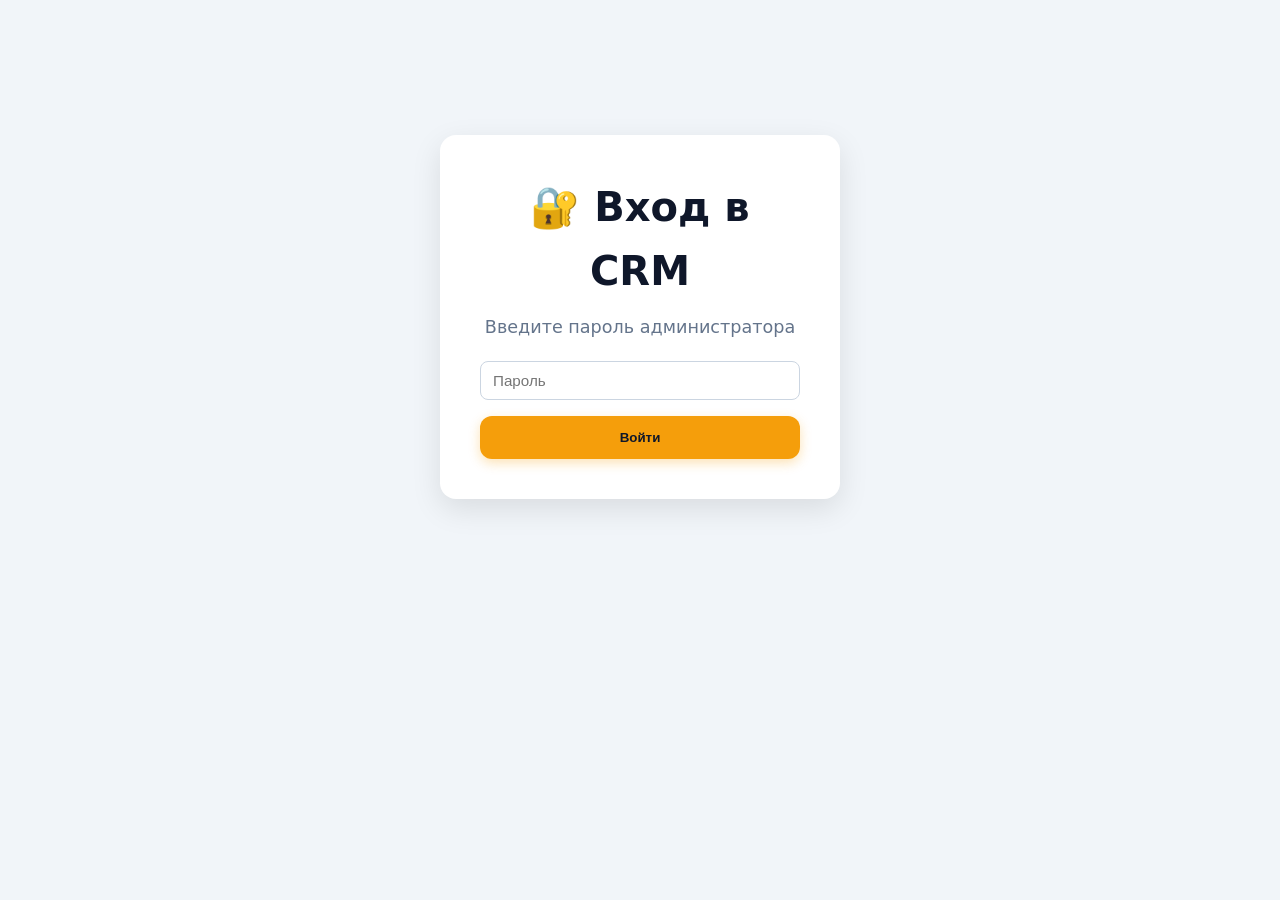
==== admin.html @ 20f681e2 "Create admin.html" ====
<!DOCTYPE html><html lang="ru"><head><meta charset="UTF-8"><meta name="viewport" content="width=device-width, initial-scale=1.0"><title>Админ-панель ТДТК</title><link rel="stylesheet" href="style.css"><style>
  body{background:#f1f5f9} .admin-wrap{max-width:1200px;margin:0 auto;padding:20px}
  .login-box{max-width:400px;margin:15vh auto;background:#fff;padding:40px;border-radius:16px;box-shadow:0 10px 30px rgba(0,0,0,0.1);text-align:center}
  .dash{display:none}.dash.active{display:block}
  .admin-nav{display:flex;gap:10px;margin-bottom:20px;flex-wrap:wrap}
  .tab-btn{padding:10px 20px;background:#e2e8f0;border:none;border-radius:8px;cursor:pointer;font-weight:600;transition:0.3s}
  .tab-btn.active{background:var(--primary);color:#fff}
  .tab-panel{display:none}.tab-panel.active{display:block;background:#fff;padding:24px;border-radius:12px;box-shadow:0 4px 12px rgba(0,0,0,0.05)}
  table{width:100%;border-collapse:collapse} th,td{padding:12px 10px;text-align:left;border-bottom:1px solid #e2e8f0;font-size:0.9rem}
  th{background:#f8fafc;font-weight:700;position:sticky;top:0} tr:hover{background:#f8fafc}
  .status{padding:4px 10px;border-radius:20px;font-size:0.8rem;font-weight:600} .s-new{background:#dbeafe;color:#1e40af} .s-contact{background:#fef3c7;color:#b45309} .s-agreed{background:#dcfce7;color:#166534} .s-reject{background:#fee2e2;color:#b91c1c} .s-done{background:#f3e8ff;color:#7e22ce}
  .badge-ready{background:#dcfce7;color:#166534;padding:4px 12px;border-radius:20px;font-size:0.85rem;font-weight:600}
  .stats-grid{display:grid;grid-template-columns:repeat(auto-fit,minmax(180px,1fr));gap:16px;margin-bottom:24px}
  .stat-box{background:#fff;padding:20px;border-radius:12px;text-align:center;box-shadow:0 4px 10px rgba(0,0,0,0.05)}
  .stat-box .num{font-size:2rem;font-weight:800;color:var(--primary)} .stat-box .lab{font-size:0.85rem;color:#64748b}
  .actions{display:flex;gap:6px} .btn-sm{padding:6px 10px;border:1px solid #cbd5e1;border-radius:6px;background:#fff;cursor:pointer;font-size:0.85rem} .btn-sm:hover{background:#f1f5f9}
  input[type="password"],input[type="text"],select{width:100%;padding:10px 12px;border:1px solid #cbd5e1;border-radius:8px;font-size:0.95rem}
</style></head><body>

<div class="login-box" id="loginScreen">
  <h2 style="margin-bottom:10px">🔐 Вход в CRM</h2><p style="color:#64748b;margin-bottom:20px">Введите пароль администратора</p>
  <input type="password" id="adm-pass" placeholder="Пароль"><br>
  <button class="btn btn-primary" style="margin-top:16px;width:100%" onclick="login()">Войти</button>
  <p id="login-err" style="color:var(--danger);margin-top:10px;display:none">Неверный пароль</p>
</div>

<div class="admin-wrap dash" id="adminDash">
  <div style="display:flex;justify-content:space-between;align-items:center;margin-bottom:20px;flex-wrap:wrap;gap:10px">
    <h2>🏰 ТДТК — Админ-панель</h2>
    <div><a href="index.html" class="btn btn-outline" style="color:var(--primary);border-color:var(--primary)">На сайт</a><button class="btn btn-primary" onclick="location.reload()">Выйти</button></div>
  </div>
  <div class="stats-grid" id="stats-row">
    <div class="stat-box"><div class="num" id="st-tot">0</div><div class="lab">Всего заявок</div></div>
    <div class="stat-box"><div class="num" id="st-new">0</div><div class="lab">Новые</div></div>
    <div class="stat-box"><div class="num" id="st-agr">0</div><div class="lab">Согласились</div></div>
    <div class="stat-box"><div class="num" id="st-ent">0</div><div class="lab">Подъездов</div></div>
  </div>

  <div class="admin-nav">
    <button class="tab-btn active" onclick="tab('leads')">📋 Заявки</button>
    <button class="tab-btn" onclick="tab('ents')">🏢 Подъезды</button>
    <button class="tab-btn" onclick="tab('cms')">📝 CMS / Контент</button>
  </div>

  <div class="tab-panel active" id="tab-leads">
    <div style="display:flex;gap:10px;margin-bottom:15px;flex-wrap:wrap"><select id="f-status" class="form-input" style="width:150px;padding:8px"><option value="">Все статусы</option><option value="Новая">Новая</option><option value="В работе">В работе</option><option value="Согласен">Согласен</option><option value="Отказ">Отказ</option><option value="Готово">Готово</option></select><input type="text" id="f-search" placeholder="Поиск..." style="max-width:300px;padding:8px"></div>
    <div style="overflow-x:auto;border-radius:8px;border:1px solid #e2e8f0"><table><thead><tr><th>Дата</th><th>Имя</th><th>Тел</th><th>Адрес</th><th>Кв</th><th>Всего</th><th>Тариф</th><th>Статус</th><th>Действия</th></tr></thead><tbody id="leads-body"><tr><td colspan="9">Загрузка...</td></tr></tbody></table></div>
  </div>

  <div class="tab-panel" id="tab-ents">
    <button class="btn btn-primary" onclick="loadEnts()" style="margin-bottom:15px">🔄 Обновить</button>
    <div id="ents-grid"></div>
  </div>

  <div class="tab-panel" id="tab-cms">
    <div style="display:flex;gap:10px;margin-bottom:15px"><select id="cms-sec" class="form-input" style="width:150px;padding:8px"><option value="">Все разделы</option><option value="hero">Главная</option><option value="pricing">Тарифы</option><option value="contacts">Контакты</option><option value="seo">SEO</option></select><button class="btn btn-primary" onclick="loadCMS()">🔄 Загрузить</button><span id="cms-status" style="margin-left:auto;color:#64748b;font-size:0.9rem"></span></div>
    <div style="overflow-x:auto;border-radius:8px;border:1px solid #e2e8f0"><table><thead><tr><th>Ключ</th><th>Раздел</th><th>Значение</th><th>Сохранить</th></tr></thead><tbody id="cms-body"></tbody></table></div>
  </div>
</div>

<div id="edit-modal" style="display:none;position:fixed;inset:0;background:rgba(0,0,0,0.5);z-index:999;align-items:center;justify-content:center"><div style="background:#fff;padding:24px;border-radius:12px;width:90%;max-width:450px"><h3 style="margin-bottom:15px">Редактировать заявку</h3><input type="hidden" id="edit-id"><label>Статус</label><select id="edit-status" style="margin-bottom:10px;width:100%;padding:8px"><option>Новая</option><option>В работе</option><option>Согласен</option><option>Отказ</option><option>Готово</option></select><label>Комментарий</label><textarea id="edit-comm" style="width:100%;padding:8px;margin-bottom:15px" rows="3"></textarea><div style="display:flex;gap:10px"><button class="btn btn-primary" onclick="saveLead()">💾 Сохранить</button><button class="btn btn-outline" onclick="document.getElementById('edit-modal').style.display='none'">Отмена</button></div></div></div>

<script src="config.js"></script><script src="admin.js"></script></body></html>
---- style.css ----
:root {
  --primary:#2563eb; --primary-dark:#1d4ed8; --accent:#f59e0b;
  --success:#10b981; --warning:#f59e0b; --danger:#ef4444;
  --bg-light:#f8fafc; --bg-dark:#0f172a; --text:#0f172a; --text-light:#64748b; --white:#fff;
  --shadow:0 4px 6px -1px rgba(0,0,0,0.1); --shadow-lg:0 10px 25px -5px rgba(0,0,0,0.1);
  --radius:16px; --transition:all 0.3s cubic-bezier(0.4,0,0.2,1);
}
*{margin:0;padding:0;box-sizing:border-box}
html{scroll-behavior:smooth;-webkit-font-smoothing:antialiased}
body{font-family:'Inter',system-ui,sans-serif;color:var(--text);line-height:1.6;background:var(--bg-light);overflow-x:hidden}
.container{max-width:1200px;margin:0 auto;padding:0 20px}
h1,h2,h3{font-weight:800}
h1{font-size:clamp(2rem,5vw,3.5rem);line-height:1.15}
h2{font-size:clamp(1.5rem,3.5vw,2.5rem);margin-bottom:1rem;text-align:center}
h3{font-size:clamp(1.1rem,2vw,1.5rem)}
p{font-size:clamp(0.95rem,1.5vw,1.1rem)}

/* Анимации скролла */
.reveal{opacity:0;transform:translateY(30px);transition:var(--transition)}
.reveal.visible{opacity:1;transform:translateY(0)}
@media(prefers-reduced-motion:reduce){.reveal{opacity:1;transform:none;transition:none}}

/* Header */
.header{background:rgba(255,255,255,0.9);backdrop-filter:blur(12px);position:sticky;top:0;z-index:100;border-bottom:1px solid rgba(0,0,0,0.05)}
.header.scrolled{box-shadow:var(--shadow);padding:5px 0}
.header-inner{display:flex;align-items:center;justify-content:space-between;padding:16px 20px;gap:20px}
.logo{display:flex;align-items:center;gap:12px;text-decoration:none;color:var(--text)}
.logo-icon{font-size:28px;transition:var(--transition)}
.logo:hover .logo-icon{transform:scale(1.1) rotate(-5deg)}
.logo-main{font-size:1.4rem;font-weight:800;color:var(--primary);line-height:1}
.logo-sub{font-size:0.75rem;color:var(--text-light)}
.nav{display:flex;gap:28px}
.nav a{text-decoration:none;color:var(--text);font-weight:500;position:relative}
.nav a::after{content:'';position:absolute;bottom:-4px;left:0;width:0;height:2px;background:var(--primary);transition:var(--transition)}
.nav a:hover{color:var(--primary)}.nav a:hover::after{width:100%}
.phone-header{text-decoration:none;color:var(--primary);font-weight:700;padding:8px 16px;border-radius:99px;background:rgba(37,99,235,0.08);transition:var(--transition)}
.phone-header:hover{background:rgba(37,99,235,0.15);transform:scale(1.03)}
.burger{display:none;background:none;border:none;font-size:1.8rem;cursor:pointer;color:var(--text);padding:8px;border-radius:8px}

/* Mobile Menu */
.mobile-menu{position:fixed;top:0;right:0;width:280px;height:100vh;background:var(--white);box-shadow:-10px 0 30px rgba(0,0,0,0.1);z-index:200;padding:80px 24px 24px;transform:translateX(100%);transition:transform 0.4s cubic-bezier(0.4,0,0.2,1)}
.mobile-menu.open{transform:translateX(0)}
.mobile-menu a{display:block;padding:12px 0;color:var(--text);font-weight:600;font-size:1.1rem;border-bottom:1px solid #f1f5f9}
.menu-overlay{position:fixed;inset:0;background:rgba(0,0,0,0.4);z-index:190;opacity:0;pointer-events:none;transition:opacity 0.3s}
.menu-overlay.open{opacity:1;pointer-events:auto}

/* Hero */
.hero{background:linear-gradient(135deg,var(--bg-dark) 0%,#1e3a8a 50%,var(--primary) 100%);background-size:200% 200%;animation:grad 10s ease infinite;color:var(--white);padding:100px 0 80px;position:relative;overflow:hidden}
@keyframes grad{0%{background-position:0% 50%}50%{background-position:100% 50%}100%{background-position:0% 50%}}
.hero-inner{display:grid;grid-template-columns:1fr 1fr;gap:60px;align-items:center}.hero-subtitle{font-size:clamp(1rem,2vw,1.25rem);opacity:0.9;margin-bottom:32px;max-width:540px}
.hero-price{margin-bottom:36px;background:rgba(255,255,255,0.1);padding:20px;border-radius:12px;backdrop-filter:blur(8px);border:1px solid rgba(255,255,255,0.2)}
.price-tag{display:block;font-size:clamp(1.5rem,3vw,2.2rem);font-weight:800}
.btn{display:inline-flex;align-items:center;justify-content:center;gap:8px;padding:14px 32px;border-radius:12px;text-decoration:none;font-weight:600;cursor:pointer;transition:var(--transition);border:none;position:relative;overflow:hidden}
.btn::before{content:'';position:absolute;inset:0;background:rgba(255,255,255,0.1);transform:translateX(-100%);transition:var(--transition)}
.btn:hover::before{transform:translateX(0)}.btn:active{transform:scale(0.98)}
.btn-primary{background:var(--accent);color:var(--bg-dark);box-shadow:0 4px 12px rgba(245,158,11,0.3)}
.btn-primary:hover{background:#d97706;transform:translateY(-3px);box-shadow:0 8px 20px rgba(245,158,11,0.4)}
.btn-outline{background:transparent;border:2px solid rgba(255,255,255,0.4);color:var(--white)}
.hero-stats{display:flex;flex-direction:column;gap:16px}
.stat-card{background:rgba(255,255,255,0.08);backdrop-filter:blur(12px);border:1px solid rgba(255,255,255,0.15);border-radius:var(--radius);padding:24px;text-align:center;transition:var(--transition)}
.stat-card:hover{background:rgba(255,255,255,0.12);transform:translateY(-4px)}
.stat-num{display:block;font-size:2.5rem;font-weight:800;color:var(--accent)}

/* Sections */
section{padding:90px 0}
.section-subtitle{text-align:center;color:var(--text-light);margin-bottom:50px;max-width:700px;margin-left:auto;margin-right:auto}
.benefits,.how-it-works,.progress-section{background:var(--white)}
.calculator{background:linear-gradient(to bottom,var(--bg-light),#eef2ff)}
.application{background:linear-gradient(135deg,var(--primary-dark),#1e3a8a);color:var(--white);position:relative}
.application::before{content:'';position:absolute;inset:0;background:url("data:image/svg+xml,%3Csvg width='60' height='60' xmlns='http://www.w3.org/2000/svg'%3E%3Cg fill='%23fff' fill-opacity='0.05'%3E%3Cpath d='M36 34v-4h-2v4h-4v2h4v4h2v-4h4v-2h-4zm0-30V0h-2v4h-4v2h4v4h2V6h4V4h-4zM6 34v-4H4v4H0v2h4v4h2v-4h4v-2H6zM6 4V0H4v4H0v2h4v4h2V6h4V4H6z'/%3E%3C/g%3E%3C/svg%3E");opacity:0.6}
.pricing{background:linear-gradient(to bottom,#f8fafc,var(--white))}

/* Cards & Grids */
.benefits-grid,.steps,.pricing-grid{display:grid;gap:28px}
.benefits-grid,.steps{grid-template-columns:repeat(auto-fit,minmax(280px,1fr))}
.pricing-grid{max-width:850px;margin:0 auto;grid-template-columns:repeat(auto-fit,minmax(300px,1fr))}
.benefit-card,.price-card{background:var(--bg-light);border-radius:var(--radius);padding:32px;transition:var(--transition);border:1px solid transparent}
.benefit-card:hover,.price-card:hover{transform:translateY(-8px);box-shadow:var(--shadow-lg);border-color:rgba(37,99,235,0.1)}
.benefit-icon{font-size:3rem;margin-bottom:16px;display:inline-block;transition:var(--transition)}
.benefit-card:hover .benefit-icon{transform:scale(1.15) rotate(5deg)}
.step{text-align:center;padding:0 12px}
.step-num{width:64px;height:64px;background:linear-gradient(135deg,var(--primary),var(--primary-dark));color:var(--white);border-radius:50%;display:flex;align-items:center;justify-content:center;font-size:1.5rem;font-weight:800;margin:0 auto 20px;box-shadow:0 8px 20px rgba(37,99,235,0.3)}
.price-card.featured{border:2px solid var(--primary);background:linear-gradient(to bottom,#fff,#f8fafc)}
.badge{position:absolute;top:-12px;left:50%;transform:translateX(-50%);background:var(--primary);color:var(--white);padding:6px 20px;border-radius:20px;font-size:0.8rem;font-weight:700}
.price-big{font-size:2.8rem;font-weight:800;color:var(--primary);margin:16px 0;line-height:1}
.price-features{list-style:none;text-align:left;margin-bottom:28px;padding:0}
.price-features li{padding:10px 0;border-bottom:1px solid #f1f5f9;display:flex;align-items:center;gap:8px}
.price-features li::before{content:'✓';color:var(--success);font-weight:bold}
.price-features li.feat-no::before{color:#cbd5e1;content:'✕'}

/* Calculator */
.calc-wrapper{max-width:640px;margin:0 auto;background:var(--white);border-radius:var(--radius);box-shadow:var(--shadow-lg);overflow:hidden;border:1px solid rgba(0,0,0,0.05)}
.calc-form{padding:40px}
.calc-result{background:#f8fafc;border-radius:12px;padding:24px;margin-top:24px;border:1px solid #e2e8f0}
.result-row{display:flex;justify-content:space-between;padding:12px 0;border-bottom:1px dashed #cbd5e1;align-items:center}
.result-row:last-child{border-bottom:none}
.result-row.highlight{background:#ecfdf5;margin:0 -24px;padding:16px 24px;border-radius:8px;border-bottom:none}
.price-green{color:var(--success);font-size:1.5rem;font-weight:700}
/* Form */
.app-form{max-width:720px;margin:0 auto;background:var(--white);border-radius:var(--radius);padding:40px;color:var(--text);box-shadow:var(--shadow-lg);position:relative;z-index:2}
.form-row{display:grid;grid-template-columns:repeat(auto-fit,minmax(250px,1fr));gap:20px}
.form-group{margin-bottom:20px}
.form-input{width:100%;padding:12px 16px;border:2px solid #e2e8f0;border-radius:10px;font-size:1rem;transition:var(--transition);font-family:inherit;background:#f8fafc}
.form-input:focus{outline:none;border-color:var(--primary);background:var(--white);box-shadow:0 0 0 4px rgba(37,99,235,0.1)}
.checkbox-group label{display:flex;align-items:center;gap:10px;cursor:pointer}
textarea.form-input{resize:vertical;min-height:90px}
.form-success,.form-error{padding:14px;border-radius:10px;text-align:center;margin-top:16px;font-weight:600;opacity:0;transform:translateY(10px);transition:var(--transition);pointer-events:none}
.form-success.show,.form-error.show{opacity:1;transform:translateY(0);pointer-events:auto}
.form-success{background:#ecfdf5;color:var(--success);border:1px solid #a7f3d0}
.form-error{background:#fef2f2;color:var(--danger);border:1px solid #fecaca}

/* Progress */
.progress-controls{max-width:500px;margin:0 auto 30px}
.progress-grid{display:grid;grid-template-columns:repeat(auto-fill,minmax(320px,1fr));gap:20px}
.progress-card{background:var(--bg-light);border-radius:var(--radius);padding:22px;border:1px solid #e2e8f0;transition:var(--transition)}
.progress-card:hover{transform:translateY(-4px);box-shadow:var(--shadow)}
.progress-header{display:flex;justify-content:space-between;align-items:center;margin-bottom:14px;flex-wrap:wrap;gap:8px}
.badge-ready{background:#ecfdf5;color:var(--success);padding:4px 12px;border-radius:20px;font-size:0.8rem;font-weight:600;display:inline-flex;align-items:center;gap:4px}
.pulse{animation:pulse 2s infinite}@keyframes pulse{0%,100%{transform:scale(1)}50%{transform:scale(1.05)}}
.progress-bar-container{height:10px;background:#e2e8f0;border-radius:20px;overflow:hidden;margin-bottom:10px}
.progress-bar{height:100%;border-radius:20px;transition:width 1.2s cubic-bezier(0.4,0,0.2,1)}
.progress-info{display:flex;justify-content:space-between;font-size:0.9rem;color:var(--text-light)}
.legend{display:flex;justify-content:center;gap:24px;margin-top:32px;flex-wrap:wrap}

/* Footer */
.footer{background:var(--bg-dark);color:var(--white);padding:60px 0 0}
.footer-inner{display:grid;grid-template-columns:repeat(auto-fit,minmax(240px,1fr));gap:40px;padding-bottom:40px}
.footer-col h4{font-size:1.1rem;margin-bottom:16px;color:var(--accent);font-weight:700}
.footer-col p,.footer-col a{color:rgba(255,255,255,0.7);margin-bottom:10px;text-decoration:none;transition:var(--transition)}
.footer-col a:hover{color:var(--accent);transform:translateX(4px)}
.footer-bottom{border-top:1px solid rgba(255,255,255,0.1);padding:20px 0;text-align:center}

/* Responsive */
@media(max-width:900px){.nav,.phone-header{display:none}.burger{display:block}.hero-inner{grid-template-columns:1fr;gap:40px;text-align:center}.hero-subtitle{margin-left:auto;margin-right:auto}}
@media(max-width:600px){section{padding:60px 0}.form-row{grid-template-columns:1fr}.app-form{padding:24px}.stat-num{font-size:2rem}.progress-grid,.pricing-grid{grid-template-columns:1fr}}
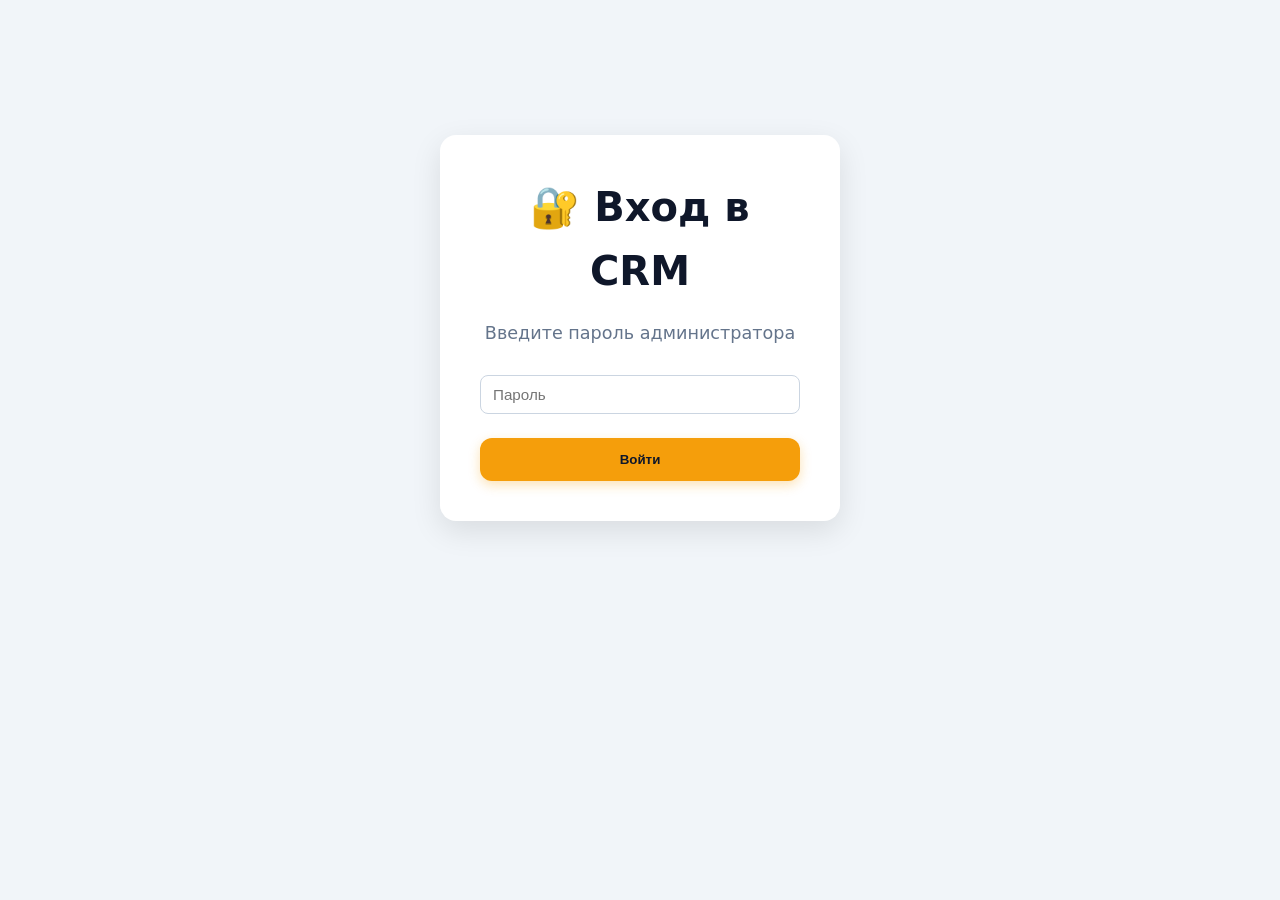
==== commit b6080811: "Update admin.html" ====
--- a/admin.html
+++ b/admin.html
@@ -1,34 +1,63 @@
-<!DOCTYPE html><html lang="ru"><head><meta charset="UTF-8"><meta name="viewport" content="width=device-width, initial-scale=1.0"><title>Админ-панель ТДТК</title><link rel="stylesheet" href="style.css"><style>
-  body{background:#f1f5f9} .admin-wrap{max-width:1200px;margin:0 auto;padding:20px}
-  .login-box{max-width:400px;margin:15vh auto;background:#fff;padding:40px;border-radius:16px;box-shadow:0 10px 30px rgba(0,0,0,0.1);text-align:center}
-  .dash{display:none}.dash.active{display:block}
-  .admin-nav{display:flex;gap:10px;margin-bottom:20px;flex-wrap:wrap}
-  .tab-btn{padding:10px 20px;background:#e2e8f0;border:none;border-radius:8px;cursor:pointer;font-weight:600;transition:0.3s}
-  .tab-btn.active{background:var(--primary);color:#fff}
-  .tab-panel{display:none}.tab-panel.active{display:block;background:#fff;padding:24px;border-radius:12px;box-shadow:0 4px 12px rgba(0,0,0,0.05)}
-  table{width:100%;border-collapse:collapse} th,td{padding:12px 10px;text-align:left;border-bottom:1px solid #e2e8f0;font-size:0.9rem}
-  th{background:#f8fafc;font-weight:700;position:sticky;top:0} tr:hover{background:#f8fafc}
-  .status{padding:4px 10px;border-radius:20px;font-size:0.8rem;font-weight:600} .s-new{background:#dbeafe;color:#1e40af} .s-contact{background:#fef3c7;color:#b45309} .s-agreed{background:#dcfce7;color:#166534} .s-reject{background:#fee2e2;color:#b91c1c} .s-done{background:#f3e8ff;color:#7e22ce}
-  .badge-ready{background:#dcfce7;color:#166534;padding:4px 12px;border-radius:20px;font-size:0.85rem;font-weight:600}
-  .stats-grid{display:grid;grid-template-columns:repeat(auto-fit,minmax(180px,1fr));gap:16px;margin-bottom:24px}
-  .stat-box{background:#fff;padding:20px;border-radius:12px;text-align:center;box-shadow:0 4px 10px rgba(0,0,0,0.05)}
-  .stat-box .num{font-size:2rem;font-weight:800;color:var(--primary)} .stat-box .lab{font-size:0.85rem;color:#64748b}
-  .actions{display:flex;gap:6px} .btn-sm{padding:6px 10px;border:1px solid #cbd5e1;border-radius:6px;background:#fff;cursor:pointer;font-size:0.85rem} .btn-sm:hover{background:#f1f5f9}
-  input[type="password"],input[type="text"],select{width:100%;padding:10px 12px;border:1px solid #cbd5e1;border-radius:8px;font-size:0.95rem}
-</style></head><body>
+<!DOCTYPE html>
+<html lang="ru">
+<head>
+  <meta charset="UTF-8">
+  <meta name="viewport" content="width=device-width, initial-scale=1.0">
+  <title>Админ-панель ТДТК</title>
+  <link rel="stylesheet" href="style.css">
+  <style>
+    body { background: #f1f5f9; }
+    .admin-wrap { max-width: 1200px; margin: 0 auto; padding: 20px; }
+    .login-box { max-width: 400px; margin: 15vh auto; background: #fff; padding: 40px; border-radius: 16px; box-shadow: 0 10px 30px rgba(0,0,0,0.1); text-align: center; }
+    .dash { display: none; }
+    .dash.active { display: block; }
+    .admin-nav { display: flex; gap: 10px; margin-bottom: 20px; flex-wrap: wrap; }
+    .tab-btn { padding: 10px 20px; background: #e2e8f0; border: none; border-radius: 8px; cursor: pointer; font-weight: 600; transition: 0.3s; }
+    .tab-btn.active { background: var(--primary); color: #fff; }
+    .tab-panel { display: none; background: #fff; padding: 24px; border-radius: 12px; box-shadow: 0 4px 12px rgba(0,0,0,0.05); }
+    .tab-panel.active { display: block; }
+    .table-scroll { overflow-x: auto; border: 1px solid #e2e8f0; border-radius: 8px; }
+    table { width: 100%; border-collapse: collapse; min-width: 800px; }
+    th, td { padding: 12px 10px; text-align: left; border-bottom: 1px solid #e2e8f0; font-size: 0.9rem; white-space: nowrap; }
+    th { background: #f8fafc; font-weight: 700; position: sticky; top: 0; }
+    tr:hover { background: #f8fafc; }
+    .status { padding: 4px 10px; border-radius: 20px; font-size: 0.8rem; font-weight: 600; }
+    .s-new { background: #dbeafe; color: #1e40af; }
+    .s-work { background: #fef3c7; color: #b45309; }
+    .s-agreed { background: #dcfce7; color: #166534; }
+    .s-reject { background: #fee2e2; color: #b91c1c; }
+    .s-done { background: #f3e8ff; color: #7e22ce; }
+    .stats-grid { display: grid; grid-template-columns: repeat(auto-fit, minmax(180px, 1fr)); gap: 16px; margin-bottom: 24px; }
+    .stat-box { background: #fff; padding: 20px; border-radius: 12px; text-align: center; box-shadow: 0 4px 10px rgba(0,0,0,0.05); }
+    .stat-box .num { font-size: 2rem; font-weight: 800; color: var(--primary); }
+    .stat-box .lab { font-size: 0.85rem; color: #64748b; }
+    .actions { display: flex; gap: 6px; }
+    .btn-sm { padding: 6px 10px; border: 1px solid #cbd5e1; border-radius: 6px; background: #fff; cursor: pointer; font-size: 0.85rem; transition: 0.2s; }
+    .btn-sm:hover { background: #f1f5f9; border-color: #94a3b8; }
+    .modal-overlay { display: none; position: fixed; inset: 0; background: rgba(0,0,0,0.5); z-index: 999; align-items: center; justify-content: center; }
+    .modal-overlay.open { display: flex; }
+    .modal { background: #fff; padding: 24px; border-radius: 12px; width: 90%; max-width: 450px; }
+    input[type="password"], input[type="text"], select, textarea { width: 100%; padding: 10px 12px; border: 1px solid #cbd5e1; border-radius: 8px; font-size: 0.95rem; margin: 8px 0; }
+  </style>
+</head>
+<body>
 
 <div class="login-box" id="loginScreen">
-  <h2 style="margin-bottom:10px">🔐 Вход в CRM</h2><p style="color:#64748b;margin-bottom:20px">Введите пароль администратора</p>
-  <input type="password" id="adm-pass" placeholder="Пароль"><br>
-  <button class="btn btn-primary" style="margin-top:16px;width:100%" onclick="login()">Войти</button>
-  <p id="login-err" style="color:var(--danger);margin-top:10px;display:none">Неверный пароль</p>
-</div>
+  <h2>🔐 Вход в CRM</h2>
+  <p style="color:#64748b; margin-bottom:20px">Введите пароль администратора</p>
+  <input type="password" id="adm-pass" placeholder="Пароль">
+  <button class="btn btn-primary" style="margin-top:16px; width:100%" onclick="login()">Войти</button>
+  <p id="login-err" style="color:var(--danger); margin-top:10px; display:none">Неверный пароль</p></div>
 
 <div class="admin-wrap dash" id="adminDash">
-  <div style="display:flex;justify-content:space-between;align-items:center;margin-bottom:20px;flex-wrap:wrap;gap:10px">
+  <div style="display:flex; justify-content:space-between; align-items:center; margin-bottom:20px; flex-wrap:wrap; gap:10px">
     <h2>🏰 ТДТК — Админ-панель</h2>
-    <div><a href="index.html" class="btn btn-outline" style="color:var(--primary);border-color:var(--primary)">На сайт</a><button class="btn btn-primary" onclick="location.reload()">Выйти</button></div>
+    <div>
+      <a href="index.html" class="btn btn-outline" style="color:var(--primary); border-color:var(--primary)">На сайт</a>
+      <button class="btn btn-primary" onclick="location.reload()">🚪 Выйти</button>
+    </div>
   </div>
+
   <div class="stats-grid" id="stats-row">
     <div class="stat-box"><div class="num" id="st-tot">0</div><div class="lab">Всего заявок</div></div>
     <div class="stat-box"><div class="num" id="st-new">0</div><div class="lab">Новые</div></div>
@@ -37,27 +66,66 @@
   </div>
 
   <div class="admin-nav">
-    <button class="tab-btn active" onclick="tab('leads')">📋 Заявки</button>
-    <button class="tab-btn" onclick="tab('ents')">🏢 Подъезды</button>
-    <button class="tab-btn" onclick="tab('cms')">📝 CMS / Контент</button>
+    <button class="tab-btn active" onclick="switchTab('leads', this)">📋 Заявки</button>
+    <button class="tab-btn" onclick="switchTab('ents', this)">🏢 Подъезды</button>
+    <button class="tab-btn" onclick="switchTab('cms', this)">📝 CMS / Контент</button>
   </div>
 
+  <!-- ВКЛАДКА ЗАЯВКИ -->
   <div class="tab-panel active" id="tab-leads">
-    <div style="display:flex;gap:10px;margin-bottom:15px;flex-wrap:wrap"><select id="f-status" class="form-input" style="width:150px;padding:8px"><option value="">Все статусы</option><option value="Новая">Новая</option><option value="В работе">В работе</option><option value="Согласен">Согласен</option><option value="Отказ">Отказ</option><option value="Готово">Готово</option></select><input type="text" id="f-search" placeholder="Поиск..." style="max-width:300px;padding:8px"></div>
-    <div style="overflow-x:auto;border-radius:8px;border:1px solid #e2e8f0"><table><thead><tr><th>Дата</th><th>Имя</th><th>Тел</th><th>Адрес</th><th>Кв</th><th>Всего</th><th>Тариф</th><th>Статус</th><th>Действия</th></tr></thead><tbody id="leads-body"><tr><td colspan="9">Загрузка...</td></tr></tbody></table></div>
+    <div style="display:flex; gap:10px; margin-bottom:15px; flex-wrap:wrap">
+      <select id="f-status" style="width:150px; padding:8px"><option value="">Все статусы</option><option value="Новая">Новая</option><option value="В работе">В работе</option><option value="Согласен">Согласен</option><option value="Отказ">Отказ</option><option value="Готово">Готово</option></select>
+      <input type="text" id="f-search" placeholder="Поиск по имени/адресу/телефону..." style="max-width:350px; padding:8px">
+      <button class="btn btn-primary" onclick="loadLeads()" style="margin-left:auto">🔄 Обновить</button>
+    </div>
+    <div class="table-scroll">
+      <table>
+        <thead><tr><th>Дата</th><th>Имя</th><th>Телефон</th><th>Адрес</th><th>Кв.</th><th>Всего кв.</th><th>Тариф</th><th>Статус</th><th>Действия</th></tr></thead>
+        <tbody id="leads-body"><tr><td colspan="9" style="text-align:center; padding:20px">⏳ Загрузка данных...</td></tr></tbody>
+      </table>
+    </div>
   </div>
 
+  <!-- ВКЛАДКА ПОДЪЕЗДЫ -->
   <div class="tab-panel" id="tab-ents">
-    <button class="btn btn-primary" onclick="loadEnts()" style="margin-bottom:15px">🔄 Обновить</button>
-    <div id="ents-grid"></div>
+    <button class="btn btn-primary" onclick="loadEnts()" style="margin-bottom:15px">🔄 Обновить подъезды</button>
+    <div id="ents-grid" style="display:grid; gap:15px"></div>
   </div>
 
+  <!-- ВКЛАДКА CMS -->
   <div class="tab-panel" id="tab-cms">
-    <div style="display:flex;gap:10px;margin-bottom:15px"><select id="cms-sec" class="form-input" style="width:150px;padding:8px"><option value="">Все разделы</option><option value="hero">Главная</option><option value="pricing">Тарифы</option><option value="contacts">Контакты</option><option value="seo">SEO</option></select><button class="btn btn-primary" onclick="loadCMS()">🔄 Загрузить</button><span id="cms-status" style="margin-left:auto;color:#64748b;font-size:0.9rem"></span></div>
-    <div style="overflow-x:auto;border-radius:8px;border:1px solid #e2e8f0"><table><thead><tr><th>Ключ</th><th>Раздел</th><th>Значение</th><th>Сохранить</th></tr></thead><tbody id="cms-body"></tbody></table></div>
+    <div style="display:flex; gap:10px; margin-bottom:15px">
+      <select id="cms-sec" style="width:150px; padding:8px"><option value="">Все разделы</option><option value="hero">Главная</option><option value="pricing">Тарифы</option><option value="contacts">Контакты</option><option value="seo">SEO</option></select>
+      <button class="btn btn-primary" onclick="loadCMS()">🔄 Загрузить контент</button>      <span id="cms-status" style="margin-left:auto; color:#64748b; font-size:0.9rem; align-self:center"></span>
+    </div>
+    <div class="table-scroll">
+      <table>
+        <thead><tr><th>Ключ</th><th>Раздел</th><th>Значение</th><th>Сохранить</th></tr></thead>
+        <tbody id="cms-body"><tr><td colspan="4" style="text-align:center">Нажмите "Загрузить контент"</td></tr></tbody>
+      </table>
+    </div>
   </div>
 </div>
 
-<div id="edit-modal" style="display:none;position:fixed;inset:0;background:rgba(0,0,0,0.5);z-index:999;align-items:center;justify-content:center"><div style="background:#fff;padding:24px;border-radius:12px;width:90%;max-width:450px"><h3 style="margin-bottom:15px">Редактировать заявку</h3><input type="hidden" id="edit-id"><label>Статус</label><select id="edit-status" style="margin-bottom:10px;width:100%;padding:8px"><option>Новая</option><option>В работе</option><option>Согласен</option><option>Отказ</option><option>Готово</option></select><label>Комментарий</label><textarea id="edit-comm" style="width:100%;padding:8px;margin-bottom:15px" rows="3"></textarea><div style="display:flex;gap:10px"><button class="btn btn-primary" onclick="saveLead()">💾 Сохранить</button><button class="btn btn-outline" onclick="document.getElementById('edit-modal').style.display='none'">Отмена</button></div></div></div>
+<!-- МОДАЛЬНОЕ ОКНО РЕДАКТИРОВАНИЯ -->
+<div class="modal-overlay" id="edit-modal">
+  <div class="modal">
+    <h3 style="margin-bottom:15px">✏️ Редактировать заявку</h3>
+    <input type="hidden" id="edit-id">
+    <label>Статус</label>
+    <select id="edit-status">
+      <option>Новая</option><option>В работе</option><option>Согласен</option><option>Отказ</option><option>Готово</option>
+    </select>
+    <label>Комментарий</label>
+    <textarea id="edit-comm" rows="3"></textarea>
+    <div style="display:flex; gap:10px; margin-top:10px">
+      <button class="btn btn-primary" onclick="saveLead()">💾 Сохранить</button>
+      <button class="btn btn-outline" style="color:var(--text); border-color:#cbd5e1" onclick="closeModal()">Отмена</button>
+    </div>
+  </div>
+</div>
 
-<script src="config.js"></script><script src="admin.js"></script></body></html>+<script src="config.js"></script>
+<script src="admin.js"></script>
+</body>
+</html>
